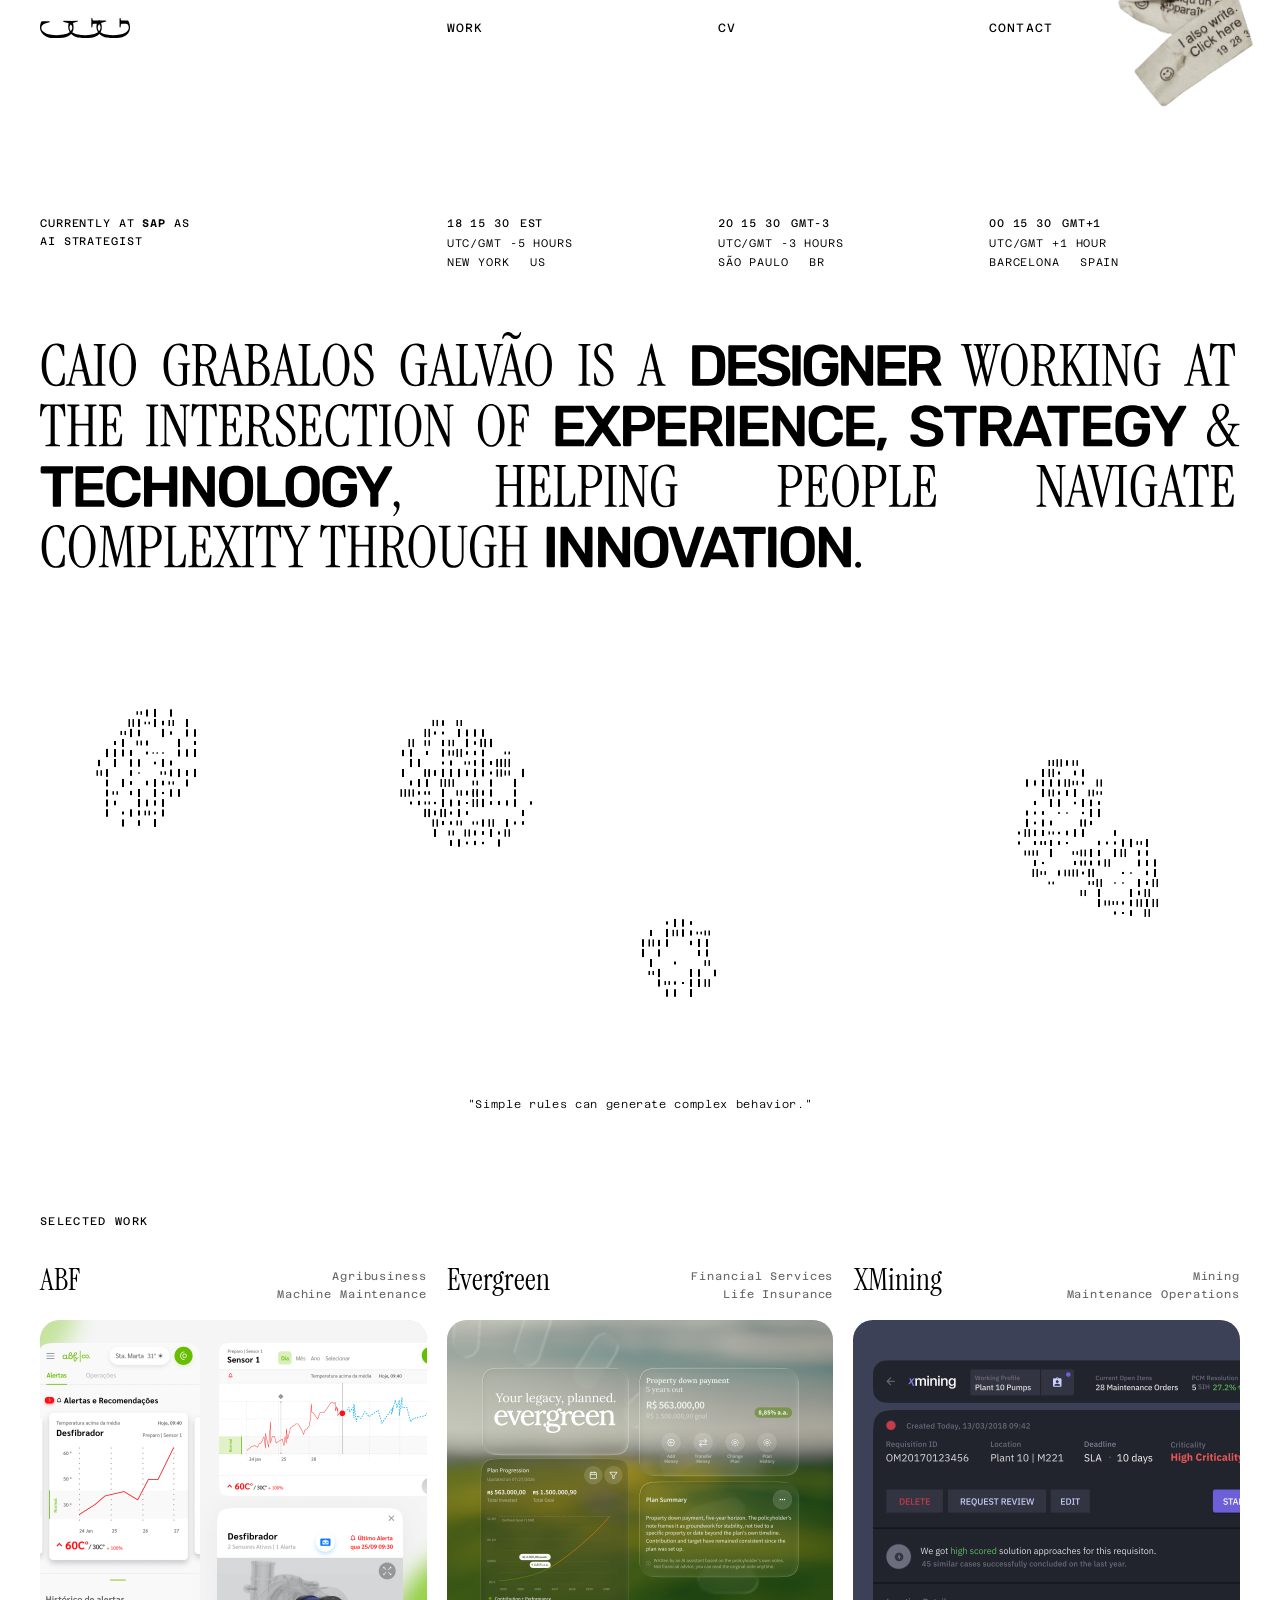
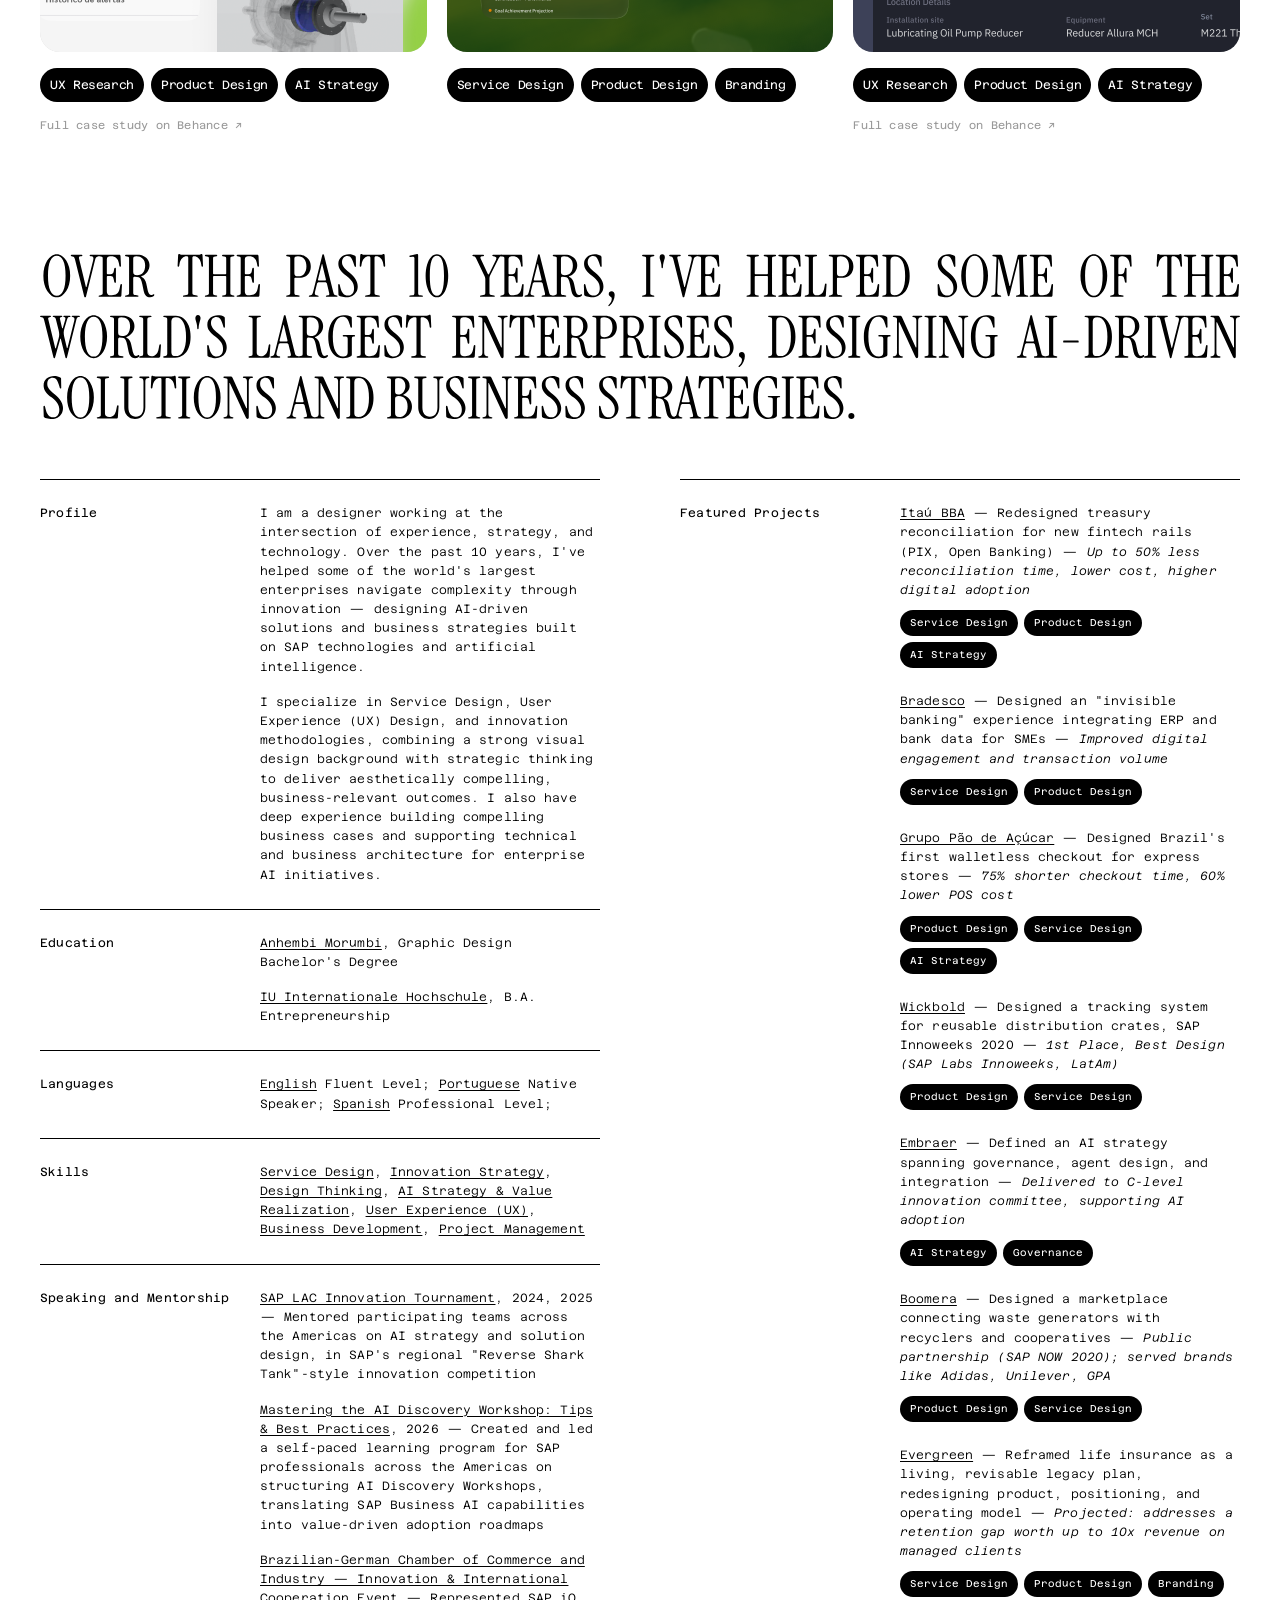
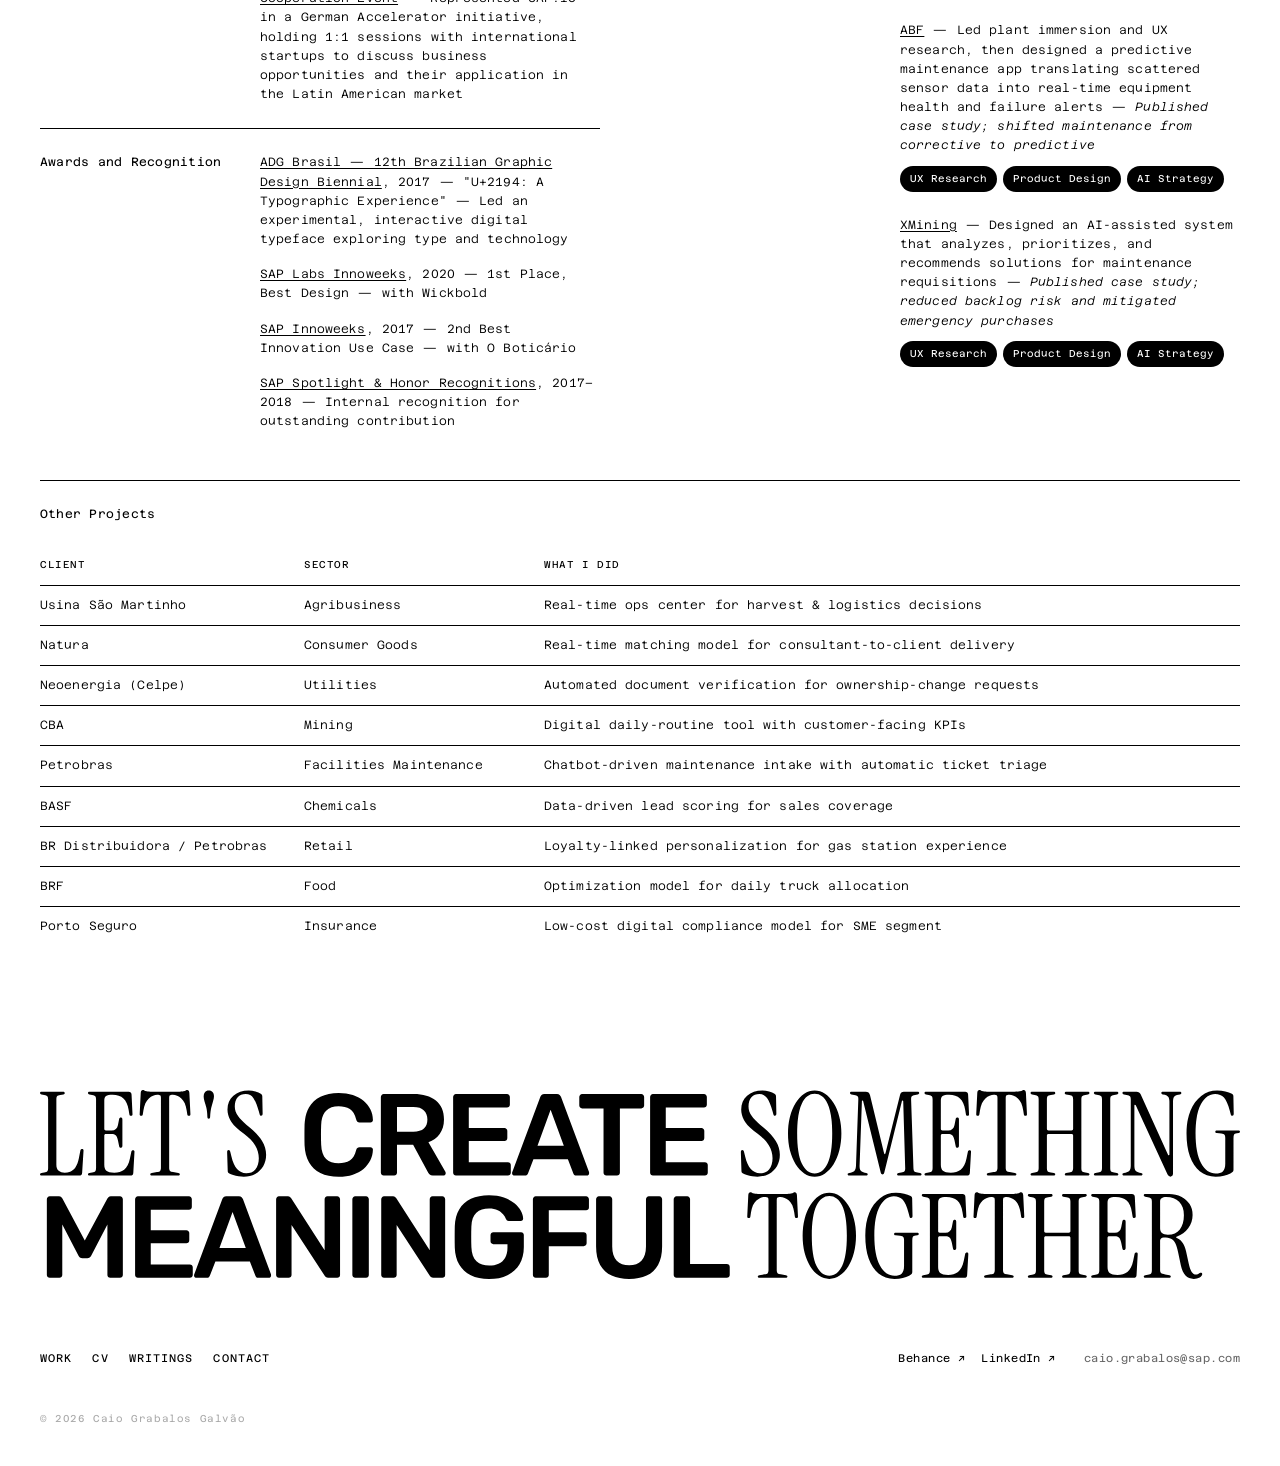
==== index.html @ 1c20d70d "Add portfolio site: homepage, Evergreen case study, and assets Homepage (hero with live timezone clo" ====
<!DOCTYPE html>
<html lang="en">
<head>
  <meta charset="UTF-8" />
  <meta name="viewport" content="width=device-width, initial-scale=1.0" />
  <title>Caio Grabalos Galvão</title>
  <link rel="preconnect" href="https://fonts.googleapis.com" />
  <link rel="preconnect" href="https://fonts.gstatic.com" crossorigin />
  <link href="https://fonts.googleapis.com/css2?family=Azeret+Mono:wght@300;400;500;600&family=Instrument+Serif:ital@0;1&family=Rubik:wght@300;400;500&display=swap" rel="stylesheet" />
  <link rel="stylesheet" href="styles.css" />
</head>
<body>

  <!-- ─── WRITINGS STICKER (page-level, fixed corner) ─────────────── -->
  <a href="writings.html" class="site-header__sticker" aria-label="Writings">
    <img src="assets/writings-sticker.png" alt="" width="260" height="230" />
  </a>

  <!-- ─── STICKY HEADER ─────────────────────────────────────────────── -->
  <header class="site-header" id="site-header">
    <div class="container">
      <div class="site-header__inner">
        <a href="index.html" class="site-header__logo" aria-label="Home">
          <img src="assets/CGG-Logo-new.svg" alt="CGG" width="90" height="20" />
        </a>
        <nav class="site-header__nav" aria-label="Main navigation">
          <a href="#work" class="site-header__nav-link">WORK</a>
          <a href="#cv" class="site-header__nav-link">CV</a>
          <a href="#contact" class="site-header__nav-link">CONTACT</a>
        </nav>
      </div>
    </div>
  </header>

  <!-- ─── HERO META ───────────────────────────────────────────────── -->
  <section class="hero-meta" aria-label="Current role and timezones">
    <div class="container">
      <div class="hero-meta__inner">
        <div class="hero-meta__current-role">
          <span>CURRENTLY AT <strong>SAP</strong> AS</span>
          <span>AI STRATEGIST</span>
        </div>
        <div class="hero-meta__clocks">
          <div class="hero-timezone">
            <div class="hero-timezone__time-row">
              <span class="hero-timezone__time" id="hero-clock-ny">-- -- --</span>
              <span id="hero-abbrev-ny">EDT</span>
            </div>
            <span id="hero-tz-ny">UTC/GMT -4 HOURS</span>
            <div class="hero-timezone__location">
              <span>NEW YORK</span>
              <span>US</span>
            </div>
          </div>
          <div class="hero-timezone">
            <div class="hero-timezone__time-row">
              <span class="hero-timezone__time" id="hero-clock-sp">-- -- --</span>
              <span id="hero-abbrev-sp">GMT-3</span>
            </div>
            <span id="hero-tz-sp">UTC/GMT -3 HOURS</span>
            <div class="hero-timezone__location">
              <span>SÃO PAULO</span>
              <span>BR</span>
            </div>
          </div>
          <div class="hero-timezone">
            <div class="hero-timezone__time-row">
              <span class="hero-timezone__time" id="hero-clock-bcn">-- -- --</span>
              <span id="hero-abbrev-bcn">CEST</span>
            </div>
            <span id="hero-tz-bcn">UTC/GMT +2 HOURS</span>
            <div class="hero-timezone__location">
              <span>BARCELONA</span>
              <span>SPAIN</span>
            </div>
          </div>
        </div>
      </div>
    </div>
  </section>

  <!-- ─── MAIN STATEMENT ────────────────────────────────────────────── -->
  <section class="main-statement" aria-label="Main statement">
    <div class="container">
      <img
        src="assets/MainStatement.svg"
        alt="Caio Grabalos Galvão is a designer working at the intersection of experience, strategy &amp; technology, helping people navigate complexity through innovation."
        class="main-statement__svg"
        width="1360"
        height="200"
      />
    </div>
  </section>

  <!-- ─── INTERACTIVE CONTAINER ─────────────────────────────────────── -->
  <section class="interactive-section" aria-label="Interactive cell system">
    <div class="container">
      <div class="interactive-container">
        <canvas id="cells-canvas" aria-hidden="true"></canvas>
      </div>
      <p id="cells-caption" aria-live="polite">
        "Simple rules can generate complex behavior."
      </p>
    </div>

    <div id="cells-cursor" aria-hidden="true">
      <div class="cells-cursor__badge">
        <span class="cells-cursor__icon">+</span>
        <span class="cells-cursor__label">CLICK TO INTERACT</span>
      </div>
      <p class="cells-cursor__quote">
        "At the edge of chaos, life has enough stability to sustain itself and enough creativity to deserve the name of life."<br />
        — Stuart Kauffman
      </p>
    </div>
  </section>

  <!-- ─── SELECTED WORK ─────────────────────────────────────────────── -->
  <section class="selected-work" id="work" aria-label="Selected work">
    <div class="container">
      <h2 class="section-label">SELECTED WORK</h2>
      <div class="work-grid">

        <a href="https://www.behance.net/gallery/102757269/UX-Research-and-Design-for-Machine-Maintenance" class="work-card-link" target="_blank" rel="noopener noreferrer" aria-label="View ABF case study on Behance">
          <article class="work-card">
            <div class="work-card__header">
              <h3 class="work-card__title">ABF</h3>
              <span class="work-card__category">Agribusiness<br/>Machine Maintenance</span>
            </div>
            <div class="work-card__image-wrap">
              <img src="assets/case-study-abf.png" alt="ABF predictive maintenance app showing sensor vibration data and equipment health alerts" class="work-card__image" />
            </div>
            <div class="work-card__tags">
              <span class="tag">UX Research</span>
              <span class="tag">Product Design</span>
              <span class="tag">AI Strategy</span>
            </div>
            <span class="work-card__disclaimer">Full case study on Behance ↗</span>
          </article>
        </a>

        <a href="case-study-evergreen.html" class="work-card-link" aria-label="View Evergreen case study">
          <article class="work-card">
            <div class="work-card__header">
              <h3 class="work-card__title">Evergreen</h3>
              <span class="work-card__category">Financial Services<br/>Life Insurance</span>
            </div>
            <div class="work-card__image-wrap">
              <img src="assets/case-study-evergreen.png" alt="Evergreen life insurance app showing plan progression and property down payment goal" class="work-card__image" />
            </div>
            <div class="work-card__tags">
              <span class="tag">Service Design</span>
              <span class="tag">Product Design</span>
              <span class="tag">Branding</span>
            </div>
          </article>
        </a>

        <a href="https://www.behance.net/gallery/102824433/xMining-UX-Research-and-Design-for-Mining-Industry" class="work-card-link" target="_blank" rel="noopener noreferrer" aria-label="View XMining case study on Behance">
          <article class="work-card">
            <div class="work-card__header">
              <h3 class="work-card__title">XMining</h3>
              <span class="work-card__category">Mining<br/>Maintenance Operations</span>
            </div>
            <div class="work-card__image-wrap">
              <img src="assets/case-study-xmining.png" alt="XMining maintenance orders dashboard showing AI-scored solution approaches" class="work-card__image" />
            </div>
            <div class="work-card__tags">
              <span class="tag">UX Research</span>
              <span class="tag">Product Design</span>
              <span class="tag">AI Strategy</span>
            </div>
            <span class="work-card__disclaimer">Full case study on Behance ↗</span>
          </article>
        </a>

      </div>
    </div>
  </section>

  <!-- ─── CV CTA ────────────────────────────────────────────────────── -->
  <section class="cv-cta" id="cv" aria-label="Career statement">
    <div class="container">
      <img
        src="assets/OverThePast10Years.svg"
        alt="Over the past 10 years, I've helped some of the world's largest enterprises, designing AI-driven solutions and business strategies."
        class="cv-cta__svg"
        width="1360"
        height="200"
      />
    </div>
  </section>

  <!-- ─── CV DETAIL ─────────────────────────────────────────────────── -->
  <section class="cv-detail" aria-label="Curriculum details">
    <div class="container">
      <div class="cv-detail__grid">

        <div class="cv-detail__col">
          <div class="cv-row">
            <h3 class="cv-row__label">Profile</h3>
            <div class="cv-row__content">
              <p>I am a designer working at the intersection of experience, strategy, and technology. Over the past 10 years, I've helped some of the world's largest enterprises navigate complexity through innovation — designing AI-driven solutions and business strategies built on SAP technologies and artificial intelligence.</p>
              <p>I specialize in Service Design, User Experience (UX) Design, and innovation methodologies, combining a strong visual design background with strategic thinking to deliver aesthetically compelling, business-relevant outcomes. I also have deep experience building compelling business cases and supporting technical and business architecture for enterprise AI initiatives.</p>
            </div>
          </div>

          <div class="cv-row">
            <h3 class="cv-row__label">Education</h3>
            <div class="cv-row__content">
              <p><u>Anhembi Morumbi</u>, Graphic Design Bachelor's Degree</p>
              <p><u>IU Internationale Hochschule</u>, B.A. Entrepreneurship</p>
            </div>
          </div>

          <div class="cv-row">
            <h3 class="cv-row__label">Languages</h3>
            <div class="cv-row__content">
              <p><u>English</u> Fluent Level; <u>Portuguese</u> Native Speaker; <u>Spanish</u> Professional Level;</p>
            </div>
          </div>

          <div class="cv-row">
            <h3 class="cv-row__label">Skills</h3>
            <div class="cv-row__content">
              <p><u>Service Design</u>, <u>Innovation Strategy</u>, <u>Design Thinking</u>, <u>AI Strategy &amp; Value Realization</u>, <u>User Experience (UX)</u>, <u>Business Development</u>, <u>Project Management</u></p>
            </div>
          </div>

          <div class="cv-row">
            <h3 class="cv-row__label">Speaking and Mentorship</h3>
            <div class="cv-row__content">
              <p><u>SAP LAC Innovation Tournament</u>, 2024, 2025 — Mentored participating teams across the Americas on AI strategy and solution design, in SAP's regional "Reverse Shark Tank"-style innovation competition</p>
              <p><u>Mastering the AI Discovery Workshop: Tips &amp; Best Practices</u>, 2026 — Created and led a self-paced learning program for SAP professionals across the Americas on structuring AI Discovery Workshops, translating SAP Business AI capabilities into value-driven adoption roadmaps</p>
              <p><u>Brazilian-German Chamber of Commerce and Industry — Innovation &amp; International Cooperation Event</u> — Represented SAP.iO in a German Accelerator initiative, holding 1:1 sessions with international startups to discuss business opportunities and their application in the Latin American market</p>
            </div>
          </div>

          <div class="cv-row">
            <h3 class="cv-row__label">Awards and Recognition</h3>
            <div class="cv-row__content">
              <p><u>ADG Brasil — 12th Brazilian Graphic Design Biennial</u>, 2017 — "U+2194: A Typographic Experience" — Led an experimental, interactive digital typeface exploring type and technology</p>
              <p><u>SAP Labs Innoweeks</u>, 2020 — 1st Place, Best Design — with Wickbold</p>
              <p><u>SAP Innoweeks</u>, 2017 — 2nd Best Innovation Use Case — with O Boticário</p>
              <p><u>SAP Spotlight &amp; Honor Recognitions</u>, 2017–2018 — Internal recognition for outstanding contribution</p>
            </div>
          </div>
        </div>

        <div class="cv-detail__col">
          <div class="cv-row">
            <h3 class="cv-row__label">Featured Projects</h3>
            <div class="cv-row__content cv-row__content--list">

              <div class="cv-project">
                <p><u>Itaú BBA</u> — Redesigned treasury reconciliation for new fintech rails (PIX, Open Banking) — <em>Up to 50% less reconciliation time, lower cost, higher digital adoption</em></p>
                <div class="cv-project__tags">
                  <span class="tag">Service Design</span>
                  <span class="tag">Product Design</span>
                  <span class="tag">AI Strategy</span>
                </div>
              </div>

              <div class="cv-project">
                <p><u>Bradesco</u> — Designed an "invisible banking" experience integrating ERP and bank data for SMEs — <em>Improved digital engagement and transaction volume</em></p>
                <div class="cv-project__tags">
                  <span class="tag">Service Design</span>
                  <span class="tag">Product Design</span>
                </div>
              </div>

              <div class="cv-project">
                <p><u>Grupo Pão de Açúcar</u> — Designed Brazil's first walletless checkout for express stores — <em>75% shorter checkout time, 60% lower POS cost</em></p>
                <div class="cv-project__tags">
                  <span class="tag">Product Design</span>
                  <span class="tag">Service Design</span>
                  <span class="tag">AI Strategy</span>
                </div>
              </div>

              <div class="cv-project">
                <p><u>Wickbold</u> — Designed a tracking system for reusable distribution crates, SAP Innoweeks 2020 — <em>1st Place, Best Design (SAP Labs Innoweeks, LatAm)</em></p>
                <div class="cv-project__tags">
                  <span class="tag">Product Design</span>
                  <span class="tag">Service Design</span>
                </div>
              </div>

              <div class="cv-project">
                <p><u>Embraer</u> — Defined an AI strategy spanning governance, agent design, and integration — <em>Delivered to C-level innovation committee, supporting AI adoption</em></p>
                <div class="cv-project__tags">
                  <span class="tag">AI Strategy</span>
                  <span class="tag">Governance</span>
                </div>
              </div>

              <div class="cv-project">
                <p><u>Boomera</u> — Designed a marketplace connecting waste generators with recyclers and cooperatives — <em>Public partnership (SAP NOW 2020); served brands like Adidas, Unilever, GPA</em></p>
                <div class="cv-project__tags">
                  <span class="tag">Product Design</span>
                  <span class="tag">Service Design</span>
                </div>
              </div>

              <div class="cv-project">
                <p><u>Evergreen</u> — Reframed life insurance as a living, revisable legacy plan, redesigning product, positioning, and operating model — <em>Projected: addresses a retention gap worth up to 10x revenue on managed clients</em></p>
                <div class="cv-project__tags">
                  <span class="tag">Service Design</span>
                  <span class="tag">Product Design</span>
                  <span class="tag">Branding</span>
                </div>
              </div>

              <div class="cv-project">
                <p><u>ABF</u> — Led plant immersion and UX research, then designed a predictive maintenance app translating scattered sensor data into real-time equipment health and failure alerts — <em>Published case study; shifted maintenance from corrective to predictive</em></p>
                <div class="cv-project__tags">
                  <span class="tag">UX Research</span>
                  <span class="tag">Product Design</span>
                  <span class="tag">AI Strategy</span>
                </div>
              </div>

              <div class="cv-project">
                <p><u>XMining</u> — Designed an AI-assisted system that analyzes, prioritizes, and recommends solutions for maintenance requisitions — <em>Published case study; reduced backlog risk and mitigated emergency purchases</em></p>
                <div class="cv-project__tags">
                  <span class="tag">UX Research</span>
                  <span class="tag">Product Design</span>
                  <span class="tag">AI Strategy</span>
                </div>
              </div>

            </div>
          </div>
        </div>

      </div>

      <div class="cv-row cv-row--full">
        <h3 class="cv-row__label">Other Projects</h3>
        <div class="cv-row__content">
          <table class="cv-table">
            <thead>
              <tr>
                <th>Client</th>
                <th>Sector</th>
                <th>What I Did</th>
              </tr>
            </thead>
            <tbody>
              <tr>
                <td>Usina São Martinho</td>
                <td>Agribusiness</td>
                <td>Real-time ops center for harvest &amp; logistics decisions</td>
              </tr>
              <tr>
                <td>Natura</td>
                <td>Consumer Goods</td>
                <td>Real-time matching model for consultant-to-client delivery</td>
              </tr>
              <tr>
                <td>Neoenergia (Celpe)</td>
                <td>Utilities</td>
                <td>Automated document verification for ownership-change requests</td>
              </tr>
              <tr>
                <td>CBA</td>
                <td>Mining</td>
                <td>Digital daily-routine tool with customer-facing KPIs</td>
              </tr>
              <tr>
                <td>Petrobras</td>
                <td>Facilities Maintenance</td>
                <td>Chatbot-driven maintenance intake with automatic ticket triage</td>
              </tr>
              <tr>
                <td>BASF</td>
                <td>Chemicals</td>
                <td>Data-driven lead scoring for sales coverage</td>
              </tr>
              <tr>
                <td>BR Distribuidora / Petrobras</td>
                <td>Retail</td>
                <td>Loyalty-linked personalization for gas station experience</td>
              </tr>
              <tr>
                <td>BRF</td>
                <td>Food</td>
                <td>Optimization model for daily truck allocation</td>
              </tr>
              <tr>
                <td>Porto Seguro</td>
                <td>Insurance</td>
                <td>Low-cost digital compliance model for SME segment</td>
              </tr>
            </tbody>
          </table>
        </div>
      </div>

    </div>
  </section>

  <!-- ─── FOOTER ────────────────────────────────────────────────────── -->
  <footer class="site-footer" id="contact">
    <div class="container">

      <div class="site-footer__cta">
        <img
          src="assets/LetsCreateSomething.svg"
          alt="Let's create something meaningful together."
          class="site-footer__cta-svg"
          width="1360"
          height="200"
        />
      </div>

      <div class="site-footer__bottom">
        <nav class="site-footer__nav" aria-label="Footer navigation">
          <a href="#work">WORK</a>
          <a href="#cv">CV</a>
          <a href="writings.html">WRITINGS</a>
          <a href="#contact">CONTACT</a>
        </nav>
        <div class="site-footer__right">
          <div class="site-footer__social">
            <a href="https://www.behance.net/caiogg" target="_blank" rel="noopener noreferrer">Behance ↗</a>
            <a href="https://www.linkedin.com/in/caiogg" target="_blank" rel="noopener noreferrer">LinkedIn ↗</a>
          </div>
          <a href="mailto:caio.grabalos@sap.com" class="site-footer__email">caio.grabalos@sap.com</a>
        </div>
      </div>

      <p class="site-footer__copy">© 2026 Caio Grabalos Galvão</p>

    </div>
  </footer>

  <script src="interactive-cells.js"></script>
  <script src="clocks.js"></script>
</body>
</html>
---- styles.css ----
/* ─── TOKENS ─────────────────────────────────────────────────────────── */
:root {
  --gutter: 20px;
  --margin: 40px;
  --max-width: 1360px;
  --header-height: 56px;

  --color-black: #000000;
  --color-white: #ffffff;
  --color-placeholder: #d9d9d9;

  --font-mono: "Azeret Mono", monospace;
  --font-serif: "Instrument Serif", serif;
  --font-sans: "Rubik", sans-serif;
}

/* ─── RESET ──────────────────────────────────────────────────────────── */
*, *::before, *::after {
  box-sizing: border-box;
  margin: 0;
  padding: 0;
}

html {
  scroll-behavior: smooth;
}

body {
  background: var(--color-white);
  color: var(--color-black);
  font-family: var(--font-mono);
  font-size: 12px;
  line-height: 1.5;
  -webkit-font-smoothing: antialiased;
}

img {
  display: block;
  max-width: 100%;
  height: auto;
}

a {
  color: inherit;
  text-decoration: none;
}

ul {
  list-style: none;
}

/* ─── LAYOUT ─────────────────────────────────────────────────────────── */
.container {
  width: 100%;
  max-width: calc(var(--max-width) + var(--margin) * 2);
  margin-inline: auto;
  padding-inline: var(--margin);
}

/* ─── STICKY HEADER ──────────────────────────────────────────────────── */
.site-header {
  position: sticky;
  top: 0;
  z-index: 100;
  height: var(--header-height);
  background: var(--color-white);
  display: flex;
  align-items: center;
}

.site-header__inner {
  display: grid;
  grid-template-columns: repeat(6, 1fr);
  column-gap: 20px;
  width: 100%;
  align-items: center;
}

.site-header__logo {
  grid-column: 1;
}

.site-header__nav {
  grid-column: 3 / 7;
  display: grid;
  grid-template-columns: repeat(3, 1fr);
  column-gap: 20px;
  align-items: center;
}

.site-header__nav-link {
  font-family: var(--font-mono);
  font-size: 12px;
  font-weight: 400;
  letter-spacing: 0.1em;
  text-transform: uppercase;
  transition: opacity 0.15s;
  justify-self: start;
}

.site-header__nav-link:hover {
  opacity: 0.5;
}

.site-header__sticker {
  position: fixed;
  right: -20px;
  top: -75px;
  width: 260px;
  height: 230px;
  z-index: 999;
  pointer-events: all;
}

.site-header__sticker img {
  width: 100%;
  height: 100%;
  object-fit: contain;
  display: block;
}

.site-header__logo img {
  display: block;
  height: 20px;
  width: auto;
}

/* ─── HERO META ──────────────────────────────────────────────────────── */
.hero-meta {
  padding-block: 160px 60px;
}

.hero-meta__inner {
  display: grid;
  grid-template-columns: repeat(6, 1fr);
  column-gap: 20px;
  align-items: start;
}

.hero-meta__current-role {
  grid-column: 1;
  display: flex;
  flex-direction: column;
  gap: 1px;
  font-family: var(--font-mono);
  font-size: 11px;
  font-weight: 400;
  letter-spacing: 0.08em;
  text-transform: uppercase;
  line-height: 1.5;
}

.hero-meta__current-role strong {
  font-weight: 600;
}

.hero-meta__clocks {
  grid-column: 3 / 7;
  display: grid;
  grid-template-columns: repeat(3, 1fr);
  column-gap: 20px;
}

.hero-timezone {
  display: flex;
  flex-direction: column;
  gap: 3px;
  font-family: var(--font-mono);
  font-size: 11px;
  font-weight: 300;
  letter-spacing: 0.08em;
  line-height: 1.5;
  text-transform: uppercase;
}

.hero-timezone__time-row {
  display: flex;
  align-items: baseline;
  gap: 10px;
  font-weight: 400;
}

.hero-timezone__time {
  font-variant-numeric: tabular-nums;
}

.hero-timezone__location {
  display: flex;
  gap: 20px;
}

/* ─── MAIN STATEMENT ─────────────────────────────────────────────────── */
.main-statement {
  padding-block: 0 40px;
}

.main-statement__svg {
  width: 100%;
  height: auto;
}

/* ─── INTERACTIVE SECTION ────────────────────────────────────────────── */
.interactive-section {
  padding-block: 40px;
}

.interactive-container {
  position: relative;
  width: 100%;
  aspect-ratio: 1360 / 491;
  overflow: hidden;
  cursor: none;
}

#cells-canvas {
  position: absolute;
  inset: 0;
  width: 100%;
  height: 100%;
}

#cells-cursor {
  position: fixed;
  top: 0;
  left: 0;
  display: flex;
  flex-direction: column;
  align-items: flex-start;
  max-width: 260px;
  z-index: 500;
  opacity: 0;
  transition: opacity 0.15s ease;
  pointer-events: none;
  will-change: transform;
}

.cells-cursor__badge {
  display: flex;
  align-items: center;
  gap: 8px;
  background: var(--color-black);
  color: var(--color-white);
  padding: 5px 12px;
  white-space: nowrap;
}

.cells-cursor__icon {
  font-family: var(--font-mono);
  font-size: 14px;
  font-weight: 700;
  line-height: 1;
}

.cells-cursor__label {
  font-family: var(--font-mono);
  font-size: 12px;
  font-weight: 700;
  letter-spacing: 0.02em;
  text-transform: uppercase;
}

.cells-cursor__quote {
  background: var(--color-black);
  color: var(--color-white);
  font-family: var(--font-mono);
  font-size: 8.5px;
  font-weight: 400;
  letter-spacing: 0.01em;
  line-height: 1.45;
  text-align: left;
  padding: 6px 12px 8px;
  margin: 0;
}

#cells-caption {
  display: block;
  text-align: center;
  margin-top: 16px;
  font-family: var(--font-mono);
  font-size: 11px;
  font-weight: 300;
  letter-spacing: 0.06em;
  white-space: nowrap;
}

/* ─── SELECTED WORK ──────────────────────────────────────────────────── */
.selected-work {
  padding-block: 60px;
}

.section-label {
  font-family: var(--font-mono);
  font-size: 11px;
  font-weight: 400;
  letter-spacing: 0.12em;
  text-transform: uppercase;
  margin-bottom: 32px;
}

.work-grid {
  display: grid;
  grid-template-columns: repeat(3, 1fr);
  gap: var(--gutter);
}

.work-card-link {
  display: block;
  transition: opacity 0.15s;
}

.work-card-link:hover {
  opacity: 0.82;
}

.work-card {
  display: flex;
  flex-direction: column;
  gap: 16px;
}

.work-card__header {
  display: flex;
  align-items: flex-start;
  justify-content: space-between;
  gap: 12px;
}

.work-card__title {
  font-family: var(--font-serif);
  font-size: 30px;
  font-weight: 400;
  line-height: 1.2;
}

.work-card__category {
  font-family: var(--font-mono);
  font-size: 11px;
  font-weight: 400;
  letter-spacing: 0.08em;
  text-align: right;
  width: 210px;
  flex-shrink: 0;
  padding-top: 6px;
  color: #666;
  line-height: 1.6;
}

.work-card__image-wrap {
  width: 100%;
  overflow: hidden;
}

.work-card__image-placeholder {
  width: 100%;
  height: 332px;
  background: var(--color-placeholder);
  border-radius: 20px;
}

.work-card__image {
  display: block;
  width: 100%;
  height: 332px;
  object-fit: cover;
  object-position: top;
  border-radius: 20px;
  background: var(--color-placeholder);
}

.work-card__tags {
  display: flex;
  flex-wrap: wrap;
  gap: 7px;
}

.work-card__disclaimer {
  font-family: var(--font-mono);
  font-size: 11px;
  letter-spacing: 0.02em;
  color: #999;
}

/* ─── TAG PILL ────────────────────────────────────────────────────────── */
.tag {
  display: inline-flex;
  align-items: center;
  background: var(--color-black);
  color: var(--color-white);
  font-family: var(--font-mono);
  font-size: 12px;
  font-weight: 400;
  letter-spacing: -0.36px;
  border-radius: 20px;
  padding: 8px 10px;
  white-space: nowrap;
}

/* ─── CV CTA ──────────────────────────────────────────────────────────── */
.cv-cta {
  padding-block: 60px 40px;
}

.cv-cta__svg {
  width: 100%;
  height: auto;
}

.cv-cta__button-wrap {
  display: flex;
  justify-content: flex-end;
}

.btn-cv {
  font-family: var(--font-sans);
  font-size: 15px;
  font-weight: 500;
  letter-spacing: -0.45px;
  text-transform: uppercase;
  border: 1px solid var(--color-black);
  border-radius: 100px;
  padding: 15px 19px;
  display: inline-flex;
  align-items: center;
  transition: background 0.2s, color 0.2s;
}

.btn-cv:hover {
  background: var(--color-black);
  color: var(--color-white);
}

/* ─── CV DETAIL ───────────────────────────────────────────────────────── */
.cv-detail {
  padding-block: 20px 60px;
}

.cv-detail__grid {
  display: grid;
  grid-template-columns: 1fr 1fr;
  column-gap: 80px;
  align-items: start;
}

.cv-detail__col {
  display: flex;
  flex-direction: column;
}

.cv-row {
  display: grid;
  grid-template-columns: 200px 1fr;
  gap: 20px;
  padding-block: 24px;
  border-top: 1px solid var(--color-black);
}

.cv-row__label {
  font-family: var(--font-mono);
  font-size: 12px;
  font-weight: 400;
  letter-spacing: 0.02em;
}

.cv-row__content {
  font-family: var(--font-mono);
  font-size: 12px;
  font-weight: 300;
  letter-spacing: 0.01em;
  line-height: 1.6;
}

.cv-row__content p + p {
  margin-top: 16px;
}

.cv-row__content--list p + p {
  margin-top: 24px;
}

.cv-row__content u {
  text-decoration: underline;
  text-underline-offset: 2px;
}

.cv-row__content em {
  font-style: italic;
}

.cv-project + .cv-project {
  margin-top: 24px;
}

.cv-project__tags {
  display: flex;
  flex-wrap: wrap;
  gap: 6px;
  margin-top: 10px;
}

.cv-project__tags .tag {
  font-size: 10px;
  padding: 5px 10px;
  letter-spacing: 0;
}

.cv-row--full {
  display: block;
  margin-top: 24px;
  padding-top: 24px;
  border-top: 1px solid var(--color-black);
}

.cv-row--full .cv-row__label {
  margin-bottom: 24px;
}

.cv-table {
  width: 100%;
  border-collapse: collapse;
}

.cv-table th,
.cv-table td {
  text-align: left;
  font-family: var(--font-mono);
  font-size: 12px;
  font-weight: 300;
  line-height: 1.6;
  padding: 10px 20px 10px 0;
  border-top: 1px solid var(--color-black);
  vertical-align: top;
}

.cv-table th {
  font-weight: 400;
  letter-spacing: 0.06em;
  text-transform: uppercase;
  font-size: 10px;
  padding-bottom: 12px;
  border-top: none;
}

.cv-table td:first-child,
.cv-table th:first-child {
  width: 22%;
}

.cv-table td:nth-child(2),
.cv-table th:nth-child(2) {
  width: 20%;
}

/* ─── FOOTER ──────────────────────────────────────────────────────────── */
.site-footer {
  padding-block: 60px 40px;
}

.site-footer__cta {
  margin-bottom: 48px;
}

.site-footer__cta-svg {
  width: 100%;
  height: auto;
}

/* Footer bottom bar */
.site-footer__bottom {
  display: flex;
  align-items: center;
  justify-content: space-between;
  gap: 20px;
  padding-block: 24px;
}

.site-footer__nav {
  display: flex;
  gap: 20px;
}

.site-footer__nav a {
  font-family: var(--font-mono);
  font-size: 11px;
  letter-spacing: 0.1em;
  text-transform: uppercase;
  transition: opacity 0.15s;
}

.site-footer__nav a:hover {
  opacity: 0.5;
}

.site-footer__right {
  display: flex;
  align-items: center;
  gap: 28px;
}

.site-footer__social {
  display: flex;
  gap: 16px;
}

.site-footer__social a {
  font-family: var(--font-mono);
  font-size: 11px;
  letter-spacing: 0.04em;
  transition: opacity 0.15s;
}

.site-footer__social a:hover {
  opacity: 0.5;
}

.site-footer__email {
  font-family: var(--font-mono);
  font-size: 11px;
  letter-spacing: 0.04em;
  color: #666;
  transition: opacity 0.15s;
}

.site-footer__email:hover {
  opacity: 0.7;
}

.site-footer__copy {
  margin-top: 20px;
  font-family: var(--font-mono);
  font-size: 10px;
  color: #aaa;
  letter-spacing: 0.06em;
}

/* ─── BACK-TO-HOME (fixed nav aid, used on sub-pages) ──────────────────── */
.back-to-home {
  position: fixed;
  top: calc(var(--header-height) + 90px);
  left: 40px;
  z-index: 90;
  display: inline-flex;
  align-items: center;
  gap: 6px;
  background: var(--color-white);
  color: var(--color-black);
  border: 1px solid var(--color-black);
  border-radius: 100px;
  padding: 13px 22px;
  font-family: var(--font-mono);
  font-size: 13px;
  font-weight: 700;
  letter-spacing: 0.04em;
  text-transform: uppercase;
  transition: background 0.2s, color 0.2s;
}

.back-to-home:hover {
  background: var(--color-black);
  color: var(--color-white);
}
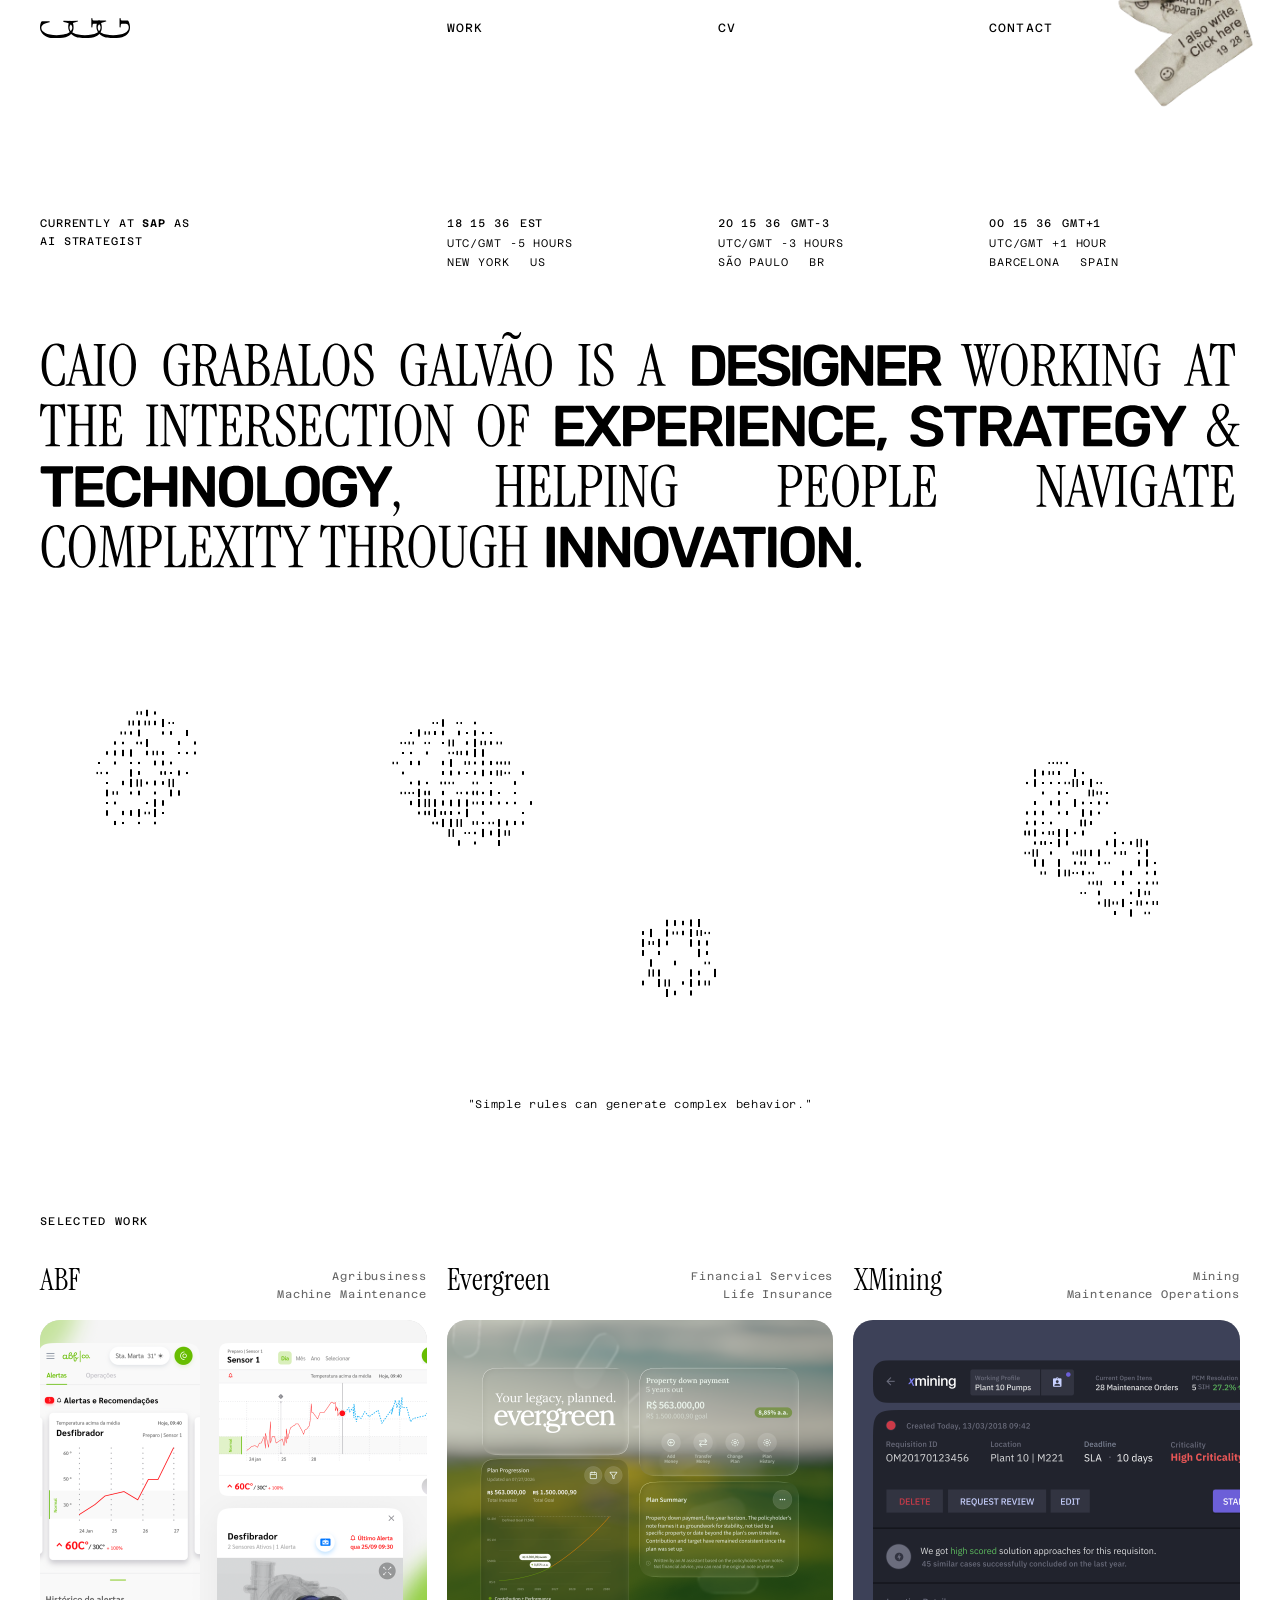
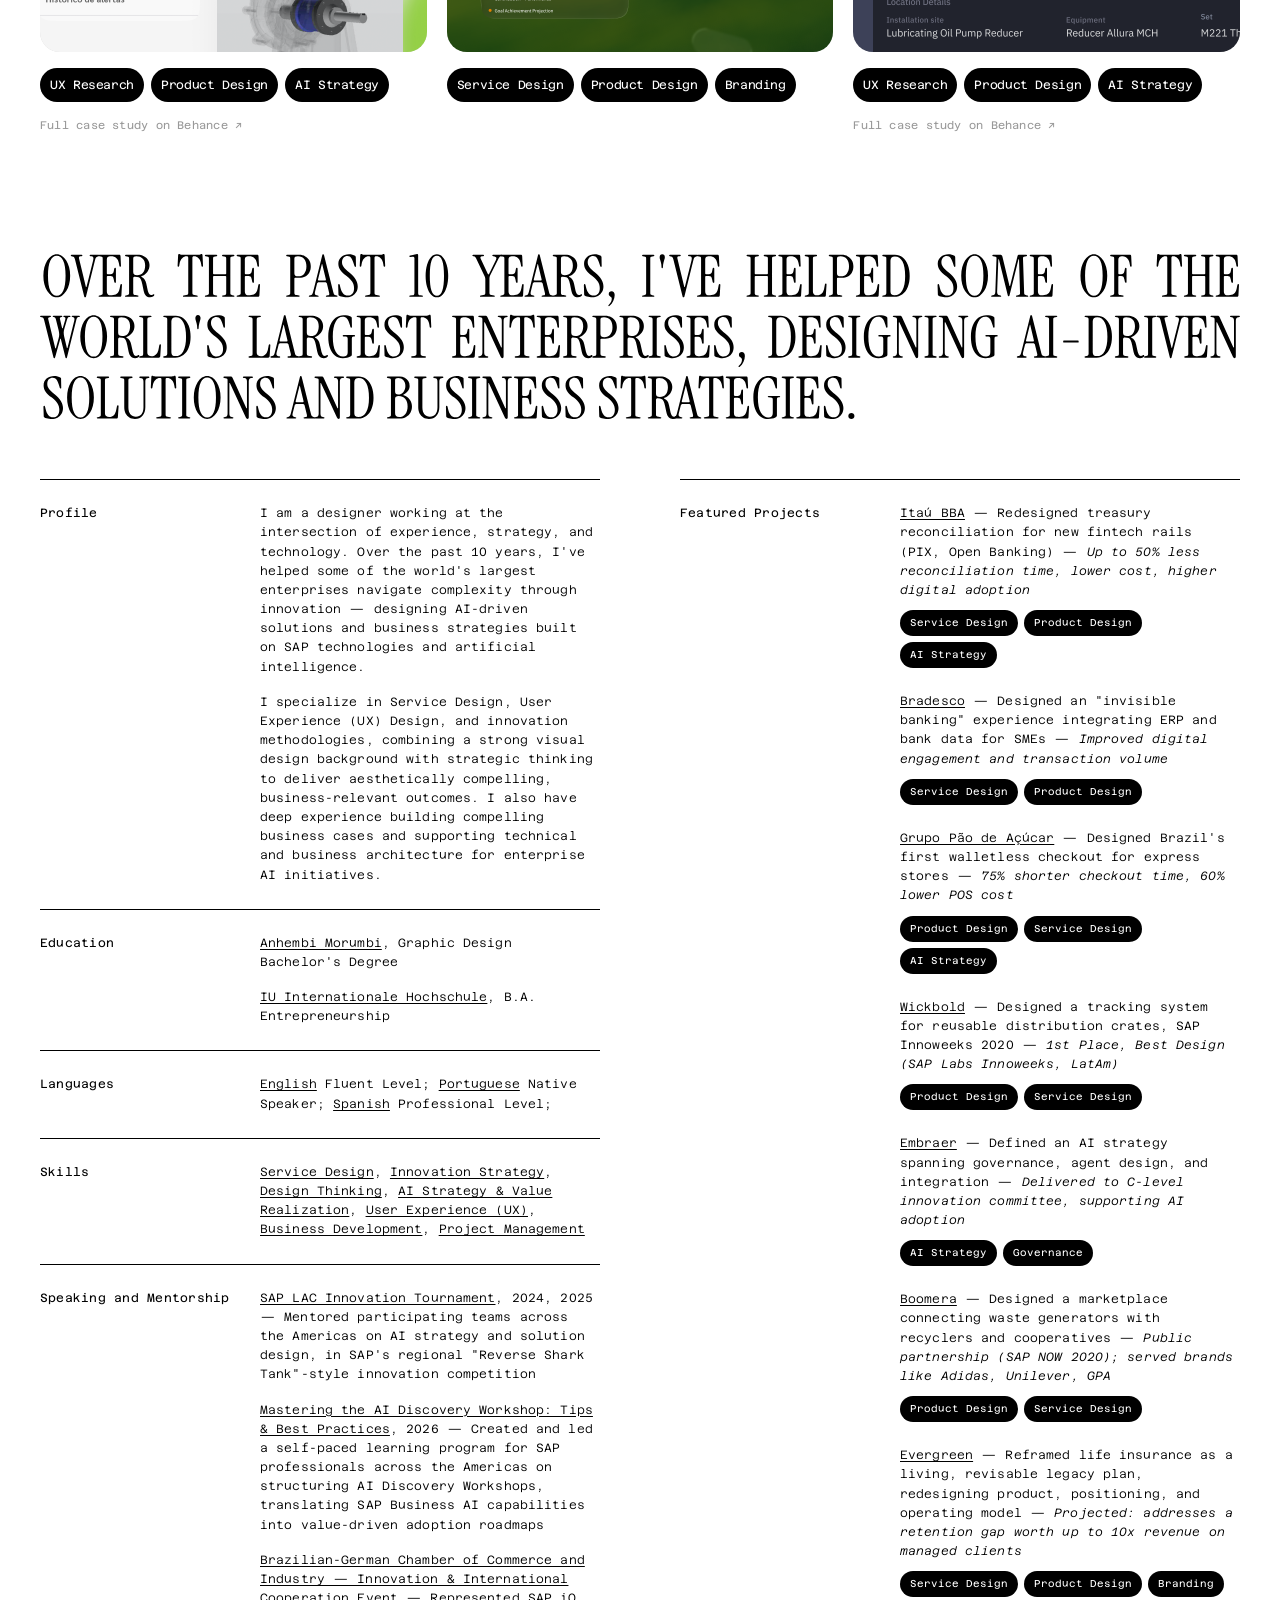
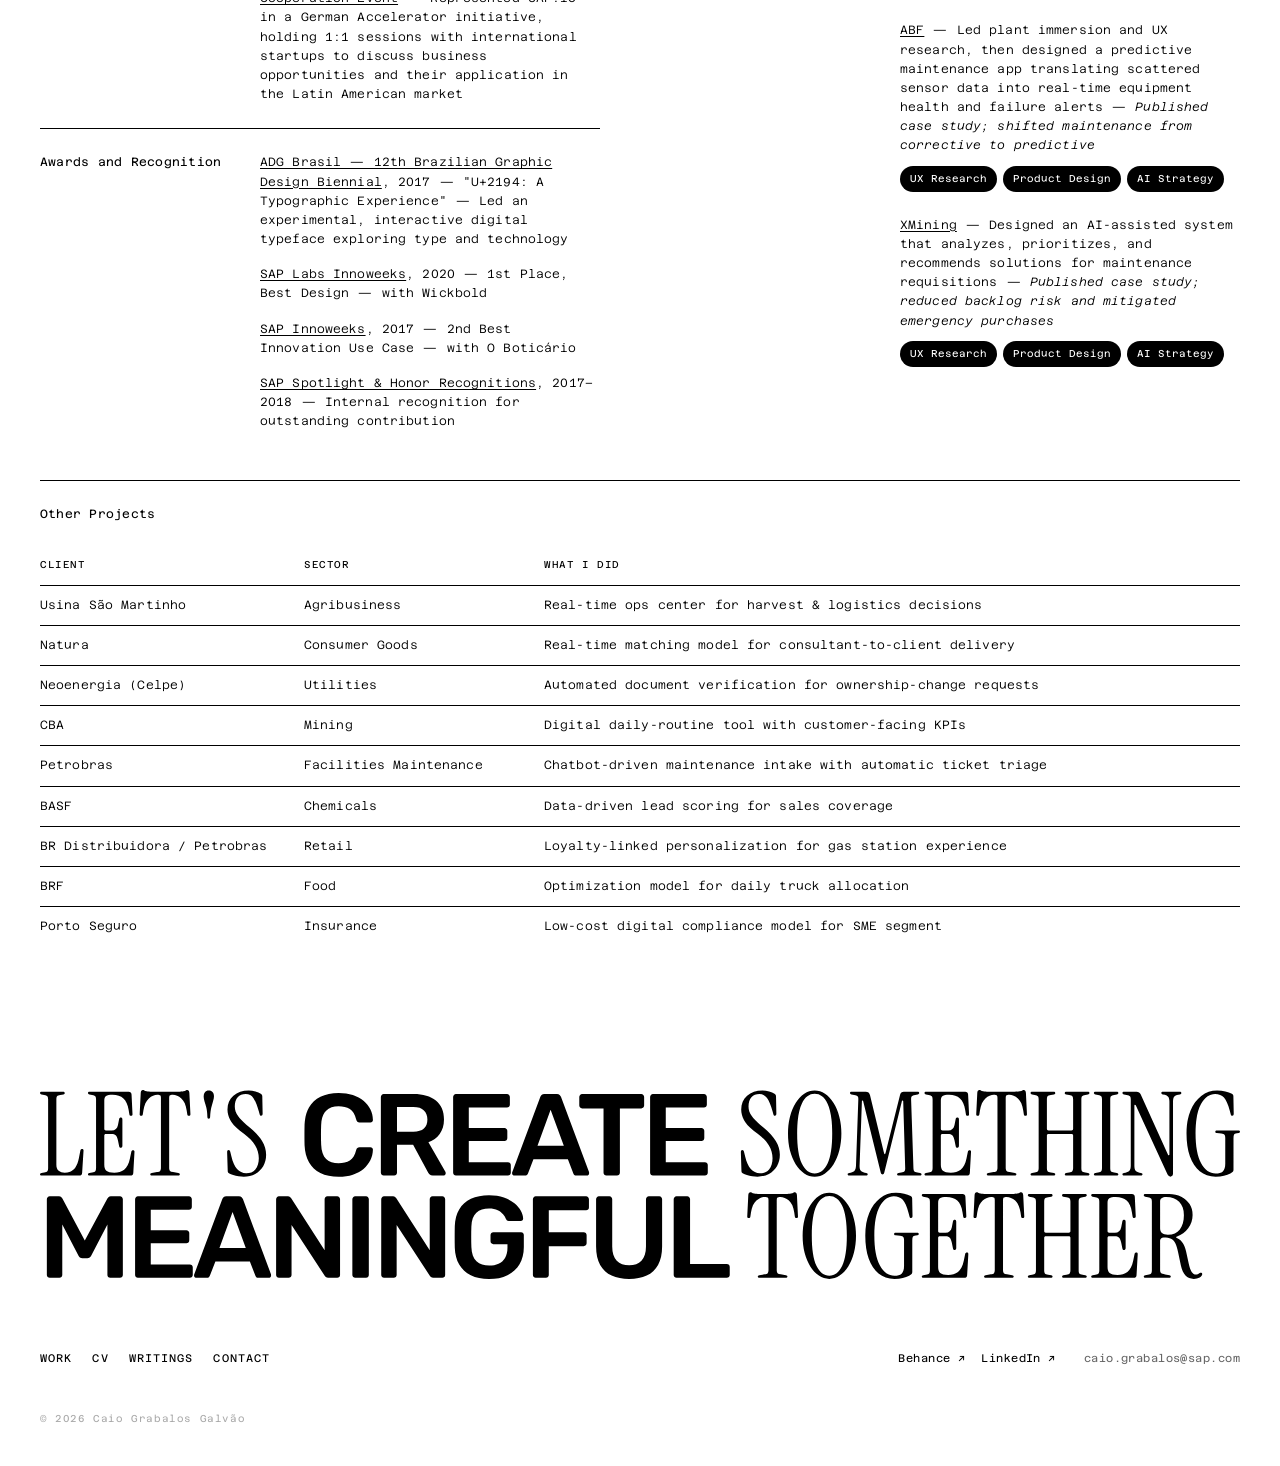
==== commit e127dbe9: "Add mobile and tablet layouts The site was laid out for desktop only. On a phone the page overflowed" ====
--- a/index.html
+++ b/index.html
@@ -6,7 +6,7 @@
   <title>Caio Grabalos Galvão</title>
   <link rel="preconnect" href="https://fonts.googleapis.com" />
   <link rel="preconnect" href="https://fonts.gstatic.com" crossorigin />
-  <link href="https://fonts.googleapis.com/css2?family=Azeret+Mono:wght@300;400;500;600&family=Instrument+Serif:ital@0;1&family=Rubik:wght@300;400;500&display=swap" rel="stylesheet" />
+  <link href="https://fonts.googleapis.com/css2?family=Azeret+Mono:wght@300;400;500;600&family=Instrument+Serif:ital@0;1&family=Rubik:wght@300;400;500;600&display=swap" rel="stylesheet" />
   <link rel="stylesheet" href="styles.css" />
 </head>
 <body>
@@ -89,6 +89,8 @@
         width="1360"
         height="200"
       />
+      <!-- Live-text version of the SVG above, shown on phones -->
+      <p class="statement">Caio Grabalos Galvão is a <strong>designer</strong> working at the intersection of <strong>experience, strategy</strong> &amp; <strong>technology</strong>, helping people navigate complexity through <strong>innovation</strong>.</p>
     </div>
   </section>
 
@@ -97,20 +99,22 @@
     <div class="container">
       <div class="interactive-container">
         <canvas id="cells-canvas" aria-hidden="true"></canvas>
+
+        <!-- Follows the mouse on pointer devices; a static corner badge on touch -->
+        <div id="cells-cursor" aria-hidden="true">
+          <div class="cells-cursor__badge">
+            <span class="cells-cursor__icon">+</span>
+            <span class="cells-cursor__label cells-cursor__label--pointer">CLICK TO INTERACT</span>
+            <span class="cells-cursor__label cells-cursor__label--touch">TAP TO INTERACT</span>
+          </div>
+          <p class="cells-cursor__quote">
+            "At the edge of chaos, life has enough stability to sustain itself and enough creativity to deserve the name of life."<br />
+            — Stuart Kauffman
+          </p>
+        </div>
       </div>
       <p id="cells-caption" aria-live="polite">
         "Simple rules can generate complex behavior."
-      </p>
-    </div>
-
-    <div id="cells-cursor" aria-hidden="true">
-      <div class="cells-cursor__badge">
-        <span class="cells-cursor__icon">+</span>
-        <span class="cells-cursor__label">CLICK TO INTERACT</span>
-      </div>
-      <p class="cells-cursor__quote">
-        "At the edge of chaos, life has enough stability to sustain itself and enough creativity to deserve the name of life."<br />
-        — Stuart Kauffman
       </p>
     </div>
   </section>
@@ -128,7 +132,7 @@
               <span class="work-card__category">Agribusiness<br/>Machine Maintenance</span>
             </div>
             <div class="work-card__image-wrap">
-              <img src="assets/case-study-abf.png" alt="ABF predictive maintenance app showing sensor vibration data and equipment health alerts" class="work-card__image" />
+              <img src="assets/case-study-abf.png" width="880" height="664" loading="lazy" decoding="async" alt="ABF predictive maintenance app showing sensor vibration data and equipment health alerts" class="work-card__image" />
             </div>
             <div class="work-card__tags">
               <span class="tag">UX Research</span>
@@ -146,7 +150,7 @@
               <span class="work-card__category">Financial Services<br/>Life Insurance</span>
             </div>
             <div class="work-card__image-wrap">
-              <img src="assets/case-study-evergreen.png" alt="Evergreen life insurance app showing plan progression and property down payment goal" class="work-card__image" />
+              <img src="assets/case-study-evergreen.png" width="886" height="664" loading="lazy" decoding="async" alt="Evergreen life insurance app showing plan progression and property down payment goal" class="work-card__image" />
             </div>
             <div class="work-card__tags">
               <span class="tag">Service Design</span>
@@ -163,7 +167,7 @@
               <span class="work-card__category">Mining<br/>Maintenance Operations</span>
             </div>
             <div class="work-card__image-wrap">
-              <img src="assets/case-study-xmining.png" alt="XMining maintenance orders dashboard showing AI-scored solution approaches" class="work-card__image" />
+              <img src="assets/case-study-xmining.png" width="880" height="664" loading="lazy" decoding="async" alt="XMining maintenance orders dashboard showing AI-scored solution approaches" class="work-card__image" />
             </div>
             <div class="work-card__tags">
               <span class="tag">UX Research</span>
@@ -188,6 +192,7 @@
         width="1360"
         height="200"
       />
+      <p class="statement">Over the past 10 years, I've helped some of the world's largest enterprises, designing AI-driven solutions and business strategies.</p>
     </div>
   </section>
 
@@ -412,6 +417,8 @@
           width="1360"
           height="200"
         />
+        <!-- Live-text version of the SVG above, shown on phones -->
+        <p class="statement statement--cta">Let's <strong>create</strong> something <strong>meaningful</strong> together</p>
       </div>
 
       <div class="site-footer__bottom">
--- a/styles.css
+++ b/styles.css
@@ -658,3 +658,526 @@
   background: var(--color-black);
   color: var(--color-white);
 }
+
+/* ─── UTILITIES ───────────────────────────────────────────────────────── */
+.visually-hidden {
+  position: absolute;
+  width: 1px;
+  height: 1px;
+  padding: 0;
+  margin: -1px;
+  overflow: hidden;
+  clip-path: inset(50%);
+  white-space: nowrap;
+  border: 0;
+}
+
+/* ─── WRITINGS ────────────────────────────────────────────────────────── */
+.writings {
+  padding-block: 0;
+}
+
+/*
+  Full-bleed two-column split: the list keeps the site container's left
+  alignment, while the image column runs to the right edge of the viewport.
+  The padding-left percentage resolves against body width, so it tracks the
+  centred .container exactly without depending on 100vw (scrollbar-safe).
+*/
+.writings__layout {
+  display: grid;
+  grid-template-columns: minmax(0, 1fr) 44.4%;
+  align-items: start;
+  padding-left: max(var(--margin), calc((100% - var(--max-width)) / 2));
+}
+
+.writings__list {
+  padding-top: 150px;
+  padding-right: clamp(40px, 9vw, 128px);
+}
+
+.writings__entry {
+  display: grid;
+  grid-template-columns: minmax(0, 1fr) auto;
+  column-gap: 24px;
+  align-items: start;
+}
+
+.writings__entry + .writings__entry {
+  margin-top: 40px;
+}
+
+.writings__title {
+  font-family: var(--font-serif);
+  font-size: 30px;
+  font-weight: 400;
+  line-height: 1.2;
+}
+
+.writings__meta {
+  font-family: var(--font-mono);
+  font-size: 11px;
+  font-weight: 400;
+  letter-spacing: 0.04em;
+  line-height: 1.6;
+  margin-top: 4px;
+}
+
+.writings__links {
+  display: flex;
+  flex-direction: column;
+  align-items: flex-end;
+  gap: 4px;
+  padding-top: 8px;
+  text-align: right;
+}
+
+.writings__link {
+  font-family: var(--font-mono);
+  font-size: 11px;
+  font-weight: 400;
+  letter-spacing: 0.04em;
+  white-space: nowrap;
+  transition: opacity 0.15s;
+}
+
+.writings__link:hover {
+  opacity: 0.5;
+}
+
+.writings__lang {
+  font-weight: 300;
+}
+
+.writings__media {
+  aspect-ratio: 622 / 1398;
+  max-height: 1400px;
+  overflow: hidden;
+}
+
+/*
+  `cover` fills the tall frame as the comp does. The photograph is shot on
+  white with a generous margin, so the horizontal crop takes background rather
+  than subject.
+*/
+.writings__media img {
+  width: 100%;
+  height: 100%;
+  object-fit: cover;
+  object-position: center;
+}
+
+@media (max-width: 900px) {
+  .writings__layout {
+    grid-template-columns: minmax(0, 1fr);
+    padding-inline: var(--margin);
+  }
+
+  /* Clears the Go-back pill, which sits in flow at this width */
+  .writings__list {
+    padding-top: 104px;
+    padding-right: 0;
+  }
+
+  .writings__media {
+    aspect-ratio: 3 / 4;
+    margin-top: 56px;
+    margin-inline: calc(var(--margin) * -1);
+  }
+}
+
+@media (max-width: 640px) {
+  .writings__entry {
+    grid-template-columns: minmax(0, 1fr);
+    row-gap: 2px;
+  }
+
+  .writings__entry + .writings__entry {
+    margin-top: 32px;
+  }
+
+  .writings__links {
+    align-items: flex-start;
+    gap: 0;
+    padding-top: 0;
+    text-align: left;
+  }
+
+  /* Taller hit area for touch without changing the visual rhythm */
+  .writings__link {
+    padding-block: 10px;
+  }
+}
+
+/* ─── TYPE STATEMENTS ────────────────────────────────────────────────── */
+/*
+  The headline statements ship as outlined SVGs sized for desktop. Scaled to
+  a phone they shrink to caption size, so phones get the same composition as
+  live text: Instrument Serif caps with Rubik 600 for the emphasised words.
+*/
+.statement {
+  display: none;
+}
+
+@media (max-width: 640px) {
+  .main-statement__svg,
+  .cv-cta__svg,
+  .site-footer__cta-svg {
+    display: none;
+  }
+
+  .statement {
+    display: block;
+    font-family: var(--font-serif);
+    font-size: clamp(30px, 8.8vw, 40px);
+    font-weight: 400;
+    line-height: 0.96;
+    letter-spacing: -0.005em;
+    text-transform: uppercase;
+  }
+
+  .statement strong {
+    font-family: var(--font-sans);
+    font-weight: 600;
+    letter-spacing: -0.045em;
+  }
+
+  .statement--cta {
+    font-size: clamp(42px, 12.8vw, 64px);
+    line-height: 0.92;
+  }
+}
+
+/* ═══════════════════════════════════════════════════════════════════════
+   RESPONSIVE
+   Desktop (>1100px) is the design reference and is left untouched.
+     ≤1100px  small laptops / landscape tablets — grids drop a column
+     ≤900px   portrait tablets — two-column layouts stack
+     ≤640px   phones
+   ═══════════════════════════════════════════════════════════════════════ */
+
+/* Stop iOS from inflating font sizes in landscape */
+html {
+  -webkit-text-size-adjust: 100%;
+  text-size-adjust: 100%;
+}
+
+/* The touch-only hint label stays hidden on pointer devices */
+.cells-cursor__label--touch {
+  display: none;
+}
+
+@media (max-width: 1100px) {
+  /* Sticker at 70% so the paper clears the CONTACT link */
+  .site-header__sticker {
+    right: -14px;
+    top: -52px;
+    width: 182px;
+    height: 161px;
+  }
+
+  /* Role takes the empty second column so it doesn't wrap to three lines */
+  .hero-meta__current-role {
+    grid-column: 1 / 3;
+  }
+
+  .work-grid {
+    grid-template-columns: repeat(2, minmax(0, 1fr));
+    row-gap: 56px;
+  }
+
+  .work-card__header {
+    flex-wrap: wrap;
+  }
+
+  .work-card__category {
+    width: auto;
+  }
+
+  .work-card__image {
+    height: auto;
+    aspect-ratio: 4 / 3;
+  }
+
+  .cv-detail__grid {
+    grid-template-columns: minmax(0, 1fr);
+  }
+}
+
+@media (max-width: 900px) {
+  /* Anchor jumps land below the sticky header */
+  html {
+    scroll-padding-top: var(--header-height);
+  }
+
+  /* Full-height hit area inside the header, no visual change */
+  .site-header__nav-link {
+    padding-block: 18px;
+  }
+
+  /*
+    Sticker and Go-back pill stop floating: fixed elements on a small screen
+    sit permanently over the content being read. Both now sit at the top of
+    the page and scroll away beneath the sticky header.
+  */
+  .site-header__sticker {
+    position: absolute;
+    z-index: 90;
+    right: 0;
+    top: 40px;
+    width: 156px;
+    height: 138px;
+  }
+
+  .back-to-home {
+    position: absolute;
+    top: calc(var(--header-height) + 20px);
+    left: var(--margin);
+  }
+
+  .hero-meta {
+    padding-block: 120px 48px;
+  }
+
+  .hero-meta__inner {
+    grid-template-columns: minmax(0, 1fr);
+    row-gap: 40px;
+  }
+
+  .hero-meta__current-role,
+  .hero-meta__clocks {
+    grid-column: auto;
+  }
+
+  .interactive-container {
+    aspect-ratio: 16 / 9;
+  }
+
+  .site-footer__bottom,
+  .site-footer__right {
+    flex-wrap: wrap;
+    row-gap: 12px;
+  }
+}
+
+@media (max-width: 640px) {
+  :root {
+    --margin: 20px;
+  }
+
+  /* Header — the 6-column grid is too narrow here: logo left, nav right */
+  .site-header__inner {
+    display: flex;
+    justify-content: space-between;
+    column-gap: 16px;
+  }
+
+  .site-header__nav {
+    display: flex;
+    gap: 4px;
+    margin-right: -8px;
+  }
+
+  .site-header__nav-link {
+    padding-inline: 8px;
+  }
+
+  /* Hero meta — role beside the sticker, clocks below */
+  .hero-meta {
+    padding-block: 48px 40px;
+  }
+
+  .hero-meta__inner {
+    row-gap: 36px;
+  }
+
+  /*
+    Clocks keep the desktop's three columns, compacted to time / zone / city.
+    The UTC-offset line repeats the zone abbreviation, so it drops here.
+  */
+  .hero-meta__clocks {
+    grid-template-columns: repeat(3, minmax(0, 1fr));
+    column-gap: 12px;
+  }
+
+  .hero-timezone__time-row {
+    flex-direction: column;
+    align-items: flex-start;
+    gap: 2px;
+  }
+
+  .hero-timezone__time {
+    font-size: 13px;
+    letter-spacing: 0.04em;
+  }
+
+  .hero-timezone > span {
+    display: none;
+  }
+
+  .hero-timezone__location {
+    flex-direction: column;
+    gap: 2px;
+    margin-top: 8px;
+  }
+
+  .main-statement {
+    padding-block: 0 32px;
+  }
+
+  /* Interactive canvas */
+  .interactive-section {
+    padding-block: 24px;
+  }
+
+  .interactive-container {
+    aspect-ratio: 4 / 3;
+  }
+
+  #cells-caption {
+    white-space: normal;
+    text-wrap: balance;
+  }
+
+  /* Selected work */
+  .selected-work {
+    padding-block: 48px;
+  }
+
+  .section-label {
+    margin-bottom: 24px;
+  }
+
+  .work-grid {
+    grid-template-columns: minmax(0, 1fr);
+  }
+
+  /* CV */
+  .cv-cta {
+    padding-block: 48px 24px;
+  }
+
+  .cv-detail {
+    padding-block: 8px 48px;
+  }
+
+  .cv-row {
+    grid-template-columns: minmax(0, 1fr);
+    row-gap: 12px;
+    padding-block: 20px;
+  }
+
+  .cv-row__content {
+    font-size: 13px;
+  }
+
+  /* Other-projects table: each row becomes a stacked entry */
+  .cv-table,
+  .cv-table tbody {
+    display: block;
+  }
+
+  .cv-table thead {
+    position: absolute;
+    width: 1px;
+    height: 1px;
+    overflow: hidden;
+    clip-path: inset(50%);
+    white-space: nowrap;
+  }
+
+  .cv-table tr {
+    display: grid;
+    grid-template-columns: minmax(0, 1fr) auto;
+    column-gap: 12px;
+    row-gap: 4px;
+    padding-block: 12px;
+    border-top: 1px solid var(--color-black);
+  }
+
+  .cv-table td,
+  .cv-table td:first-child,
+  .cv-table td:nth-child(2) {
+    display: block;
+    width: auto;
+    padding: 0;
+    border-top: 0;
+  }
+
+  .cv-table td:nth-child(2) {
+    text-align: right;
+  }
+
+  .cv-table td:nth-child(3) {
+    grid-column: 1 / -1;
+  }
+
+  /* Footer — stacked, with touch-sized links */
+  .site-footer {
+    padding-block: 48px 32px;
+  }
+
+  .site-footer__cta {
+    margin-bottom: 32px;
+  }
+
+  .site-footer__bottom {
+    flex-direction: column;
+    align-items: flex-start;
+    gap: 8px;
+    padding-block: 16px;
+  }
+
+  .site-footer__nav,
+  .site-footer__social {
+    flex-wrap: wrap;
+    gap: 4px;
+    margin-left: -8px;
+  }
+
+  .site-footer__nav a,
+  .site-footer__social a {
+    padding: 12px 8px;
+  }
+
+  .site-footer__right {
+    flex-direction: column;
+    align-items: flex-start;
+    gap: 0;
+  }
+
+  .site-footer__email {
+    padding-block: 12px;
+  }
+
+  .site-footer__copy {
+    margin-top: 8px;
+  }
+}
+
+/*
+  Touch devices: a cursor-following hint has nothing to follow, so it becomes
+  a static badge in the canvas corner and fades out after the first tap.
+*/
+@media (hover: none) {
+  #cells-cursor {
+    position: absolute;
+    top: 12px;
+    left: 12px;
+    opacity: 1;
+    transform: none;
+    transition: opacity 0.3s ease;
+  }
+
+  #cells-cursor.is-dismissed {
+    opacity: 0;
+  }
+
+  .cells-cursor__quote,
+  .cells-cursor__label--pointer {
+    display: none;
+  }
+
+  .cells-cursor__label--touch {
+    display: inline;
+  }
+}
